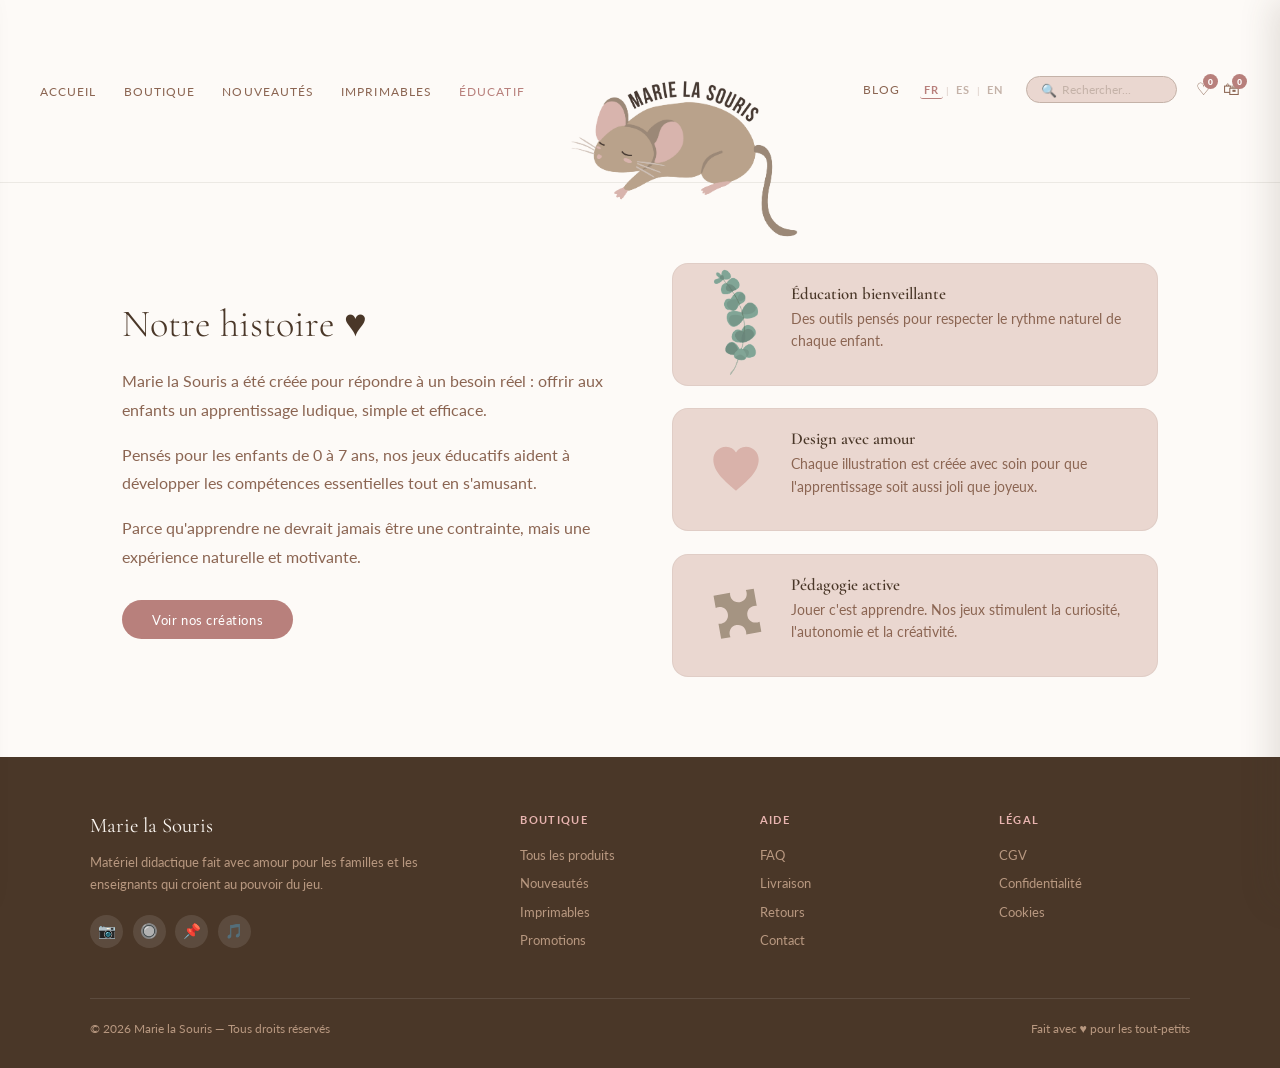
==== about.html @ 02dd3421 "fix: lower nav logo and use Alice hero font" ====
<!DOCTYPE html>
<html lang="fr">
<head>
  <meta charset="UTF-8" />
  <meta name="viewport" content="width=device-width, initial-scale=1.0" />
  <title>Éducatif — Marie la Souris</title>
  <link rel="icon" type="image/svg+xml" href="img/favicon-mouse.svg"/>
  <link rel="preconnect" href="https://fonts.googleapis.com" />
  <link rel="preconnect" href="https://fonts.gstatic.com" crossorigin />
  <link href="https://fonts.googleapis.com/css2?family=Alice&family=Cormorant+Garamond:ital,wght@0,300;0,400;0,600;1,300;1,400&family=Lato:wght@300;400;700&display=swap" rel="stylesheet" />
  <link rel="stylesheet" href="css/style.css" />
</head>
<body>

<nav>
  <div class="nav-inner">
    <ul class="nav-left">
      <li><a href="/" data-i18n="nav.home">Accueil</a></li>
      <li><a href="/shop" data-i18n="nav.shop">Boutique</a></li>
      <li><a href="/new" data-i18n="nav.new">Nouveautés</a></li>
      <li><a href="/printables" data-i18n="nav.printables">Imprimables</a></li>
      <li><a href="/about" data-i18n="nav.edu" style="color:var(--rose)">Éducatif</a></li>
    </ul>
    <div class="nav-center">
      <a href="/" aria-label="Marie la Souris">
        <img class="nav-mouse" src="img/mouse-logo-nobg.png" alt="Marie la Souris" />
      </a>
    </div>
    <div class="nav-right">
      <a class="nav-blog" href="/faq" data-i18n="nav.blog">Blog</a>
      <div class="lang-sw">
        <button class="lang-btn" data-lang="fr">FR</button>
        <span class="lang-sep">|</span>
        <button class="lang-btn" data-lang="es">ES</button>
        <span class="lang-sep">|</span>
        <button class="lang-btn" data-lang="en">EN</button>
      </div>
      <div class="nav-search">
        <span class="nav-search-icon">&#128269;</span>
        <input type="text" data-i18n-placeholder="nav.search" placeholder="Rechercher..." />
      </div>
      <div class="nav-icons">
        <button class="ni" onclick="openWishlist()" style="position:relative">&#9825;<span class="wish-badge" id="wishBadge">0</span></button>
        <button class="ni" onclick="openCart()">&#128717;<span class="cart-badge" id="cartBadge">0</span></button>
      </div>
    </div>
  </div>
</nav>

<section style="background:var(--cream-white)">
<div class="historia reveal">

  <div class="historia-text">
    <h2 data-i18n="hist.h2">Notre histoire &#9829;</h2>
    <p data-i18n="hist.body1">Marie la Souris a été créée pour répondre à un besoin réel : offrir aux enfants un apprentissage ludique, simple et efficace.</p>
    <p data-i18n="hist.body2">Pensés pour les enfants de 0 à 7 ans, nos jeux éducatifs aident à développer les compétences essentielles tout en s'amusant.</p>
    <p data-i18n="hist.body3">Parce qu'apprendre ne devrait jamais être une contrainte, mais une expérience naturelle et motivante.</p>
    <a href="/shop" class="btn-rose" data-i18n="hist.btn">Voir nos créations</a>
  </div>

  <div class="historia-values">
    <div class="hist-val reveal">
      <div class="hist-val-icon hist-icon-branch"><img src="img/botanical-leaves/botanical-branch-01.png" alt="" loading="lazy" /></div>
      <div class="hist-val-text">
        <h4 data-i18n="hist.v1t">Éducation bienveillante</h4>
        <p data-i18n="hist.v1b">Des outils pensés pour respecter le rythme naturel de chaque enfant.</p>
      </div>
    </div>
    <div class="hist-val reveal">
      <div class="hist-val-icon hist-icon-heart">
        <svg viewBox="0 0 96 96" aria-hidden="true" focusable="false">
          <path d="M48 80C33 67 16 54 16 36c0-10 8-18 18-18 6 0 11 3 14 8 3-5 8-8 14-8 10 0 18 8 18 18 0 18-17 31-32 44z" fill="#D9B2AA"/>
        </svg>
      </div>
      <div class="hist-val-text">
        <h4 data-i18n="hist.v2t">Design avec amour</h4>
        <p data-i18n="hist.v2b">Chaque illustration est créée avec soin pour que l'apprentissage soit aussi joli que joyeux.</p>
      </div>
    </div>
    <div class="hist-val reveal">
      <div class="hist-val-icon hist-icon-puzzle">
        <svg viewBox="0 0 96 96" aria-hidden="true" focusable="false">
          <path d="M22 18h23c-2 8 3 15 11 15s13-7 11-15h11v24c-8-2-15 3-15 11s7 13 15 11v14H57c2-8-3-15-11-15s-13 7-11 15H22V57c8 2 15-3 15-11s-7-13-15-11V18z" fill="#A59482"/>
        </svg>
      </div>
      <div class="hist-val-text">
        <h4 data-i18n="hist.v3t">Pédagogie active</h4>
        <p data-i18n="hist.v3b">Jouer c'est apprendre. Nos jeux stimulent la curiosité, l'autonomie et la créativité.</p>
      </div>
    </div>
  </div>

</div>
</section>


<footer>
  <div class="ft-grid">
    <div class="ft-brand">
      <div class="ft-logo">Marie la Souris</div>
      <p data-i18n="ft.about">Matériel didactique fait avec amour pour les familles et les enseignants qui croient au pouvoir du jeu.</p>
      <div class="socials">
        <button class="sb">&#128247;</button><button class="sb">&#128280;</button>
        <button class="sb">&#128204;</button><button class="sb">&#127925;</button>
      </div>
    </div>
    <div class="ft-col">
      <h5 data-i18n="ft.shop">Boutique</h5>
      <ul>
        <li><a href="/shop" data-i18n="ft.all">Tous les produits</a></li>
        <li><a href="/new" data-i18n="ft.new">Nouveautés</a></li>
        <li><a href="/printables" data-i18n="ft.printables">Imprimables</a></li>
        <li><a href="#contacto" data-i18n="ft.promo">Promotions</a></li>
      </ul>
    </div>
    <div class="ft-col">
      <h5 data-i18n="ft.help">Aide</h5>
      <ul>
        <li><a href="/faq" data-i18n="ft.faq">FAQ</a></li>
        <li><a href="/faq" data-i18n="ft.delivery">Livraison</a></li>
        <li><a href="/faq" data-i18n="ft.returns">Retours</a></li>
        <li><a href="#contacto" data-i18n="ft.contact">Contact</a></li>
      </ul>
    </div>
    <div class="ft-col">
      <h5 data-i18n="ft.legal">Légal</h5>
      <ul>
        <li><a href="#" data-i18n="ft.terms">CGV</a></li>
        <li><a href="#" data-i18n="ft.privacy">Confidentialité</a></li>
        <li><a href="#" data-i18n="ft.cookies">Cookies</a></li>
      </ul>
    </div>
  </div>
  <div class="ft-bottom">
    <span data-i18n="ft.copy">&copy; 2026 Marie la Souris &mdash; Tous droits r&eacute;serv&eacute;s</span>
    <span data-i18n="ft.made">Fait avec &#9829; pour les tout-petits</span>
  </div>
</footer>

<div class="peek" id="pL"></div>
<div class="peek" id="pR"></div>
<div class="peek" id="pBL"></div>
<div class="peek" id="pBR"></div>

<script src="js/main.js"></script>
</body>
</html>
---- css/style.css ----
/* ── DESIGN TOKENS ──────────────────────────── */
:root {
  --cream:        #EAD7D0;
  --cream-light:  #FBF6F1;
  --cream-white:  #FDFAF7;
  --pink:         #E8B4B0;
  --pink-light:   #F2D8D5;
  --pink-bg:      #EAD7D0;
  --rose:         #B8807C;
  --rose-hover:   #A06E6A;
  --sage:         #9DB8A8;
  --sage-badge:   #7FA595;
  --taupe:        #C4B2A8;
  --brown:        #4A3728;
  --brown-mid:    #8B6552;
  --brown-fade:   #B89880;
}

/* ── RESET ───────────────────────────────────── */
*, *::before, *::after { margin: 0; padding: 0; box-sizing: border-box; }
html { scroll-behavior: smooth; }
body {
  font-family: 'Lato', sans-serif;
  background: var(--cream);
  color: var(--brown);
  overflow-x: hidden;
}
a { text-decoration: none; color: inherit; }
img { max-width: 100%; display: block; }
ul  { list-style: none; }

/* ── NAVIGATION ──────────────────────────────── */
nav {
  position: sticky;
  top: 0;
  z-index: 900;
  background: var(--cream-white);
  border-bottom: 1px solid rgba(74,55,40,.09);
}
.nav-inner {
  max-width: 1280px;
  margin: 0 auto;
  display: grid;
  grid-template-columns: 1fr auto 1fr;
  align-items: center;
  padding: .35rem 2.5rem .5rem;
}
.nav-left { display: flex; gap: 1.7rem; }
.nav-left a {
  font-size: .74rem;
  letter-spacing: .09em;
  text-transform: uppercase;
  color: var(--brown-mid);
  transition: color .2s;
}
.nav-left a:hover { color: var(--brown); }
.nav-center { display: flex; align-items: center; justify-content: center; height: 168px; padding: 0 2rem; }
.nav-center a { display: flex; align-items: center; justify-content: center; height: 100%; }
.nav-mouse { width: 345px; height: 345px; object-fit: contain; transform: translateY(108px); transition: width .3s ease, height .3s ease, transform .3s ease; }
.nav-right { display: flex; align-items: center; justify-content: flex-end; gap: 1.2rem; }
.nav-blog {
  font-size: .74rem;
  letter-spacing: .09em;
  text-transform: uppercase;
  color: var(--brown-mid);
  transition: color .2s;
}
.nav-blog:hover { color: var(--brown); }
.lang-sw { display: flex; align-items: center; gap: .2rem; }
.lang-btn {
  background: none;
  border: none;
  cursor: pointer;
  font-family: 'Lato', sans-serif;
  font-size: .7rem;
  font-weight: 700;
  letter-spacing: .08em;
  color: var(--taupe);
  padding: .15rem .25rem;
  transition: color .2s;
  border-radius: 3px;
}
.lang-btn:hover { color: var(--brown); }
.lang-btn.active { color: var(--rose); border-bottom: 1.5px solid var(--rose); }
.lang-sep { color: var(--taupe); font-size: .65rem; opacity: .7; }
.nav-search {
  display: flex;
  align-items: center;
  gap: .35rem;
  background: var(--cream);
  border: 1px solid var(--taupe);
  border-radius: 999px;
  padding: .3rem .85rem;
}
.nav-search input {
  border: none;
  background: transparent;
  font-family: 'Lato', sans-serif;
  font-size: .78rem;
  color: var(--brown);
  width: 100px;
  outline: none;
}
.nav-search input::placeholder { color: var(--taupe); }
.nav-search-icon { color: var(--brown-fade); font-size: .8rem; }
.nav-icons { display: flex; gap: .75rem; }
.ni {
  background: none;
  border: none;
  cursor: pointer;
  font-size: 1.05rem;
  color: var(--brown-mid);
  position: relative;
  padding: 0;
  transition: color .2s;
}
.ni:hover { color: var(--brown); }
.cart-badge {
  position: absolute;
  top: -5px; right: -7px;
  width: 15px; height: 15px;
  border-radius: 50%;
  background: var(--rose);
  color: #fff;
  font-size: .58rem;
  font-weight: 700;
  display: flex;
  align-items: center;
  justify-content: center;
  transition: transform .25s;
}

/* ── PAGE HEADER (sub-pages) ─────────────────── */
.page-header {
  background: var(--cream-white);
  padding: 4rem 2rem 3rem;
  text-align: center;
  border-bottom: 1px solid rgba(74,55,40,.06);
}
.page-header h1 {
  font-family: 'Cormorant Garamond', serif;
  font-size: clamp(2rem, 4vw, 2.8rem);
  font-weight: 300;
  color: var(--brown);
  margin-bottom: .5rem;
}
.page-header p {
  font-size: .9rem;
  color: var(--brown-mid);
}
.page-header .breadcrumb {
  font-size: .75rem;
  color: var(--taupe);
  margin-bottom: 1rem;
  letter-spacing: .04em;
}
.page-header .breadcrumb a { color: var(--brown-fade); }
.page-header .breadcrumb a:hover { color: var(--rose); }

/* ── HERO ────────────────────────────────────── */
.hero {
  position: relative;
  display: grid;
  grid-template-columns: 38% 1fr;
  min-height: 460px;
  background: var(--cream);
  overflow: hidden;
}
.hero-photo { overflow: hidden; }
.hero-photo img {
  width: 100%; height: 100%;
  object-fit: cover;
  object-position: center;
  display: block;
}
.hero-text {
  display: flex;
  flex-direction: column;
  align-items: center;
  justify-content: center;
  text-align: center;
  padding: 3rem 4rem 3rem 2.5rem;
  position: relative;
  background: var(--cream);
}
.hero-text h1 {
  font-family: 'Alice', serif;
  font-size: clamp(2rem, 3.5vw, 3rem);
  font-weight: 300;
  line-height: 1.2;
  color: var(--brown);
  margin-bottom: .8rem;
}
.hero-text p {
  font-size: .88rem;
  color: var(--brown-mid);
  letter-spacing: .02em;
  margin-bottom: 1.7rem;
}
.hd { position: absolute; pointer-events: none; user-select: none; color: var(--pink); }
.hero-botanical {
  position: absolute;
  right: calc(1.5% + clamp(160px,18vw,240px));
  bottom: 20%;
  width: 70px;
  opacity: .45;
  z-index: 4;
}
.hero-dots {
  position: absolute;
  bottom: 1rem;
  left: 50%;
  transform: translateX(-50%);
  display: flex;
  gap: .42rem;
  z-index: 10;
}
.dot { width: 7px; height: 7px; border-radius: 50%; background: var(--taupe); opacity: .5; cursor: pointer; }
.dot.on { background: var(--rose); opacity: 1; }

/* ── BUTTON ──────────────────────────────────── */
.btn-rose {
  display: inline-block;
  background: var(--rose);
  color: #fff;
  padding: .72rem 1.9rem;
  border-radius: 999px;
  font-family: 'Lato', sans-serif;
  font-size: .84rem;
  letter-spacing: .04em;
  border: none;
  cursor: pointer;
  transition: background .22s, transform .18s;
}
.btn-rose:hover { background: var(--rose-hover); transform: translateY(-2px); }
.btn-sage {
  background: #A8B5A0;
  font-family: 'Bebas Neue', sans-serif;
  font-size: 1.05rem !important;
  letter-spacing: .08em;
  padding: .68rem 1.8rem !important;
}
.btn-sage:hover { background: #96A58D; }

/* ── TAGLINE ─────────────────────────────────── */
.tagline {
  background: var(--cream-white);
  padding: 3.2rem 14rem;
  text-align: center;
  position: relative;
  overflow: hidden;
}
.tagline h2 {
  font-family: 'Cormorant Garamond', serif;
  font-size: clamp(1.3rem, 2.5vw, 1.9rem);
  font-weight: 300;
  color: var(--brown);
  margin-bottom: 1.5rem;
  letter-spacing: .025em;
}
.sparks { font-size: .68rem; letter-spacing: .32em; color: var(--brown-fade); opacity: .55; margin-bottom: 1.3rem; }
.branch-svg { position: absolute; top: 50%; width: 220px; opacity: .76; pointer-events: none; }
.branch-l { left: .8rem; transform: translateY(-50%) scaleX(-1); }
.branch-r { right: .8rem; transform: translateY(-50%); }

/* ── PRODUCTS ────────────────────────────────── */
.products { background: var(--cream); padding: 4rem 2rem 4.5rem; }
.sec-head { text-align: center; margin-bottom: 2.4rem; }
.sec-head h2 {
  font-family: 'Cormorant Garamond', serif;
  font-size: clamp(1.7rem, 3vw, 2.4rem);
  font-weight: 400;
  color: var(--brown);
  margin-bottom: .3rem;
}
.sec-head p { font-size: .87rem; color: var(--brown-mid); }
.prod-grid {
  max-width: 1060px;
  margin: 0 auto;
  display: grid;
  grid-template-columns: repeat(3, 1fr);
  gap: 2.2rem;
}
.prod-card { cursor: pointer; transition: transform .28s; }
.prod-card:hover { transform: translateY(-6px); }
.prod-img {
  position: relative;
  border-radius: 10px;
  overflow: hidden;
  aspect-ratio: 1 / 1;
  background: var(--cream-light);
}
.prod-img img { width: 100%; height: 100%; object-fit: cover; transition: transform .45s; }
.prod-card:hover .prod-img img { transform: scale(1.05); }
.pbadge {
  position: absolute;
  top: 10px; left: 10px;
  background: var(--sage-badge);
  color: #fff;
  font-size: .67rem;
  font-weight: 700;
  letter-spacing: .05em;
  padding: .22rem .65rem;
  border-radius: 999px;
}
.pwish {
  position: absolute;
  top: 9px; right: 9px;
  width: 30px; height: 30px;
  border-radius: 50%;
  background: #fff;
  border: none;
  cursor: pointer;
  display: flex;
  align-items: center;
  justify-content: center;
  font-size: .85rem;
  color: var(--pink);
  box-shadow: 0 2px 8px rgba(0,0,0,.1);
  transition: transform .2s;
}
.pwish:hover { transform: scale(1.18); }
.prod-info { padding: .85rem .15rem 0; }
.prod-name { font-family: 'Cormorant Garamond', serif; font-size: 1.05rem; font-weight: 400; color: var(--brown); margin-bottom: .3rem; }
.prod-hearts { color: var(--pink); font-size: .7rem; letter-spacing: .08em; margin-bottom: .35rem; }
.prod-bottom { display: flex; align-items: center; justify-content: space-between; }
.prod-price { font-size: .88rem; font-weight: 700; color: var(--brown); }
.prod-fav { background: none; border: none; cursor: pointer; color: var(--pink); font-size: .9rem; transition: transform .18s; }
.prod-fav:hover { transform: scale(1.25); }
.prod-floral { text-align: center; margin-top: 2.5rem; opacity: .38; }

/* ── NEWSLETTER ──────────────────────────────── */
.newsletter { display: grid; grid-template-columns: 1fr 1fr; min-height: 300px; }
.nl-left { background: var(--pink-bg); padding: 4rem 3.5rem; display: flex; flex-direction: column; justify-content: center; }
.nl-left h2 { font-family: 'Cormorant Garamond', serif; font-size: clamp(1.7rem, 2.6vw, 2.2rem); font-weight: 400; color: var(--brown); margin-bottom: .6rem; }
.nl-left p { font-size: .87rem; color: var(--brown-mid); line-height: 1.65; margin-bottom: 1.6rem; max-width: 290px; }
.nl-form { display: flex; gap: .6rem; max-width: 360px; }
.nl-form input {
  flex: 1;
  padding: .65rem 1.1rem;
  border: 1px solid var(--taupe);
  border-radius: 999px;
  font-family: 'Lato', sans-serif;
  font-size: .84rem;
  background: #fff;
  color: var(--brown);
  outline: none;
  transition: border-color .2s;
}
.nl-form input:focus { border-color: var(--rose); }
.nl-form input::placeholder { color: var(--taupe); }
.nl-right { overflow: hidden; }
.nl-right img { width: 100%; height: 100%; object-fit: cover; object-position: center top; }

/* ── FOOTER ──────────────────────────────────── */
footer { background: var(--brown); color: var(--cream); padding: 3.5rem 2.5rem 2rem; }
.ft-grid { max-width: 1100px; margin: 0 auto 2.5rem; display: grid; grid-template-columns: 2fr 1fr 1fr 1fr; gap: 3rem; }
.ft-logo { font-family: 'Cormorant Garamond', serif; font-size: 1.3rem; font-weight: 400; margin-bottom: .8rem; color: var(--cream-light); }
.ft-brand p { font-size: .82rem; color: var(--brown-fade); line-height: 1.7; margin-bottom: 1.2rem; }
.socials { display: flex; gap: .6rem; }
.sb { width: 33px; height: 33px; border-radius: 50%; background: rgba(255,255,255,.1); border: none; cursor: pointer; color: var(--cream); font-size: .9rem; display: flex; align-items: center; justify-content: center; transition: background .2s; }
.sb:hover { background: var(--rose); }
.ft-col h5 { font-size: .7rem; font-weight: 700; letter-spacing: .12em; text-transform: uppercase; color: var(--pink); margin-bottom: 1.1rem; }
.ft-col li { margin-bottom: .6rem; }
.ft-col a { font-size: .82rem; color: var(--brown-fade); transition: color .2s; }
.ft-col a:hover { color: var(--cream); }
.ft-bottom { max-width: 1100px; margin: 0 auto; border-top: 1px solid rgba(255,255,255,.1); padding-top: 1.4rem; display: flex; justify-content: space-between; flex-wrap: wrap; gap: .6rem; font-size: .78rem; color: var(--brown-fade); }

/* ── PEEKING MICE ────────────────────────────── */
.peek { position: fixed; z-index: 800; pointer-events: none; overflow: hidden; transition: transform .85s cubic-bezier(.34,1.18,.64,1); filter: drop-shadow(0 5px 14px rgba(74,55,40,.22)); }
.peek img { display: block; width: 360px; max-width: none; height: auto; }

#pL, #pR { bottom: 0; width: 260px; height: 340px; }
#pL img, #pR img { position: absolute; transform-origin: top left; }

#pL  { left: 0; transform: translateX(-100%); }
#pL img { transform: translate(326px, -60px) rotate(90deg); }
#pL.show { transform: translateX(-135px); }

#pR  { right: 0; transform: translateX(100%); }
#pR img { transform: translate(-69px, 301px) rotate(-90deg); }
#pR.show { transform: translateX(135px); }

#pBL, #pBR { bottom: 0; width: 260px; height: 140px; transform: translateY(100%); }
#pBL img, #pBR img { margin-left: -50px; margin-top: -70px; }
#pBL.show, #pBR.show { transform: translateY(0); }

#pBL { left: 12%; }
#pBR { right: 16%; }

/* ── SCROLL REVEAL ───────────────────────────── */
.reveal { opacity: 0; transform: translateY(20px); transition: opacity .6s ease, transform .6s ease; }
.reveal.vis { opacity: 1; transform: translateY(0); }

/* ── NOTRE HISTOIRE ─────────────────────────── */
.historia {
  padding: 5rem 2rem;
  background: var(--cream-white);
  max-width: 1100px;
  margin: 0 auto;
  display: grid;
  grid-template-columns: 1fr 1fr;
  gap: 4rem;
  align-items: center;
}
.historia-text h2 { font-family: 'Cormorant Garamond', serif; font-size: clamp(1.8rem, 3vw, 2.6rem); font-weight: 300; color: var(--brown); margin-bottom: 1.2rem; line-height: 1.25; }
.historia-text p { color: var(--brown-mid); line-height: 1.85; font-size: .97rem; margin-bottom: 1rem; }
.historia-text .btn-rose { margin-top: .8rem; display: inline-block; }
.historia-values { display: flex; flex-direction: column; gap: 1.4rem; }
.hist-val { background: var(--cream); border-radius: 16px; padding: 1.2rem 1.5rem; display: flex; align-items: flex-start; gap: 1rem; border: 1px solid rgba(74,55,40,.06); }
.hist-val-icon { width: 78px; min-width: 78px; height: 86px; display: flex; align-items: center; justify-content: center; margin-top: -.2rem; }
.hist-val-icon img { width: 70px; height: auto; object-fit: contain; }
.hist-icon-branch img { width: 52px; }
.hist-icon-heart svg { width: 68px; height: 68px; }
.hist-icon-puzzle svg { width: 70px; height: 70px; transform: rotate(-10deg); }
.hist-val-text h4 { font-family: 'Cormorant Garamond', serif; font-size: 1.05rem; font-weight: 600; color: var(--brown); margin-bottom: .25rem; }
.hist-val-text p { font-size: .88rem; color: var(--brown-mid); margin: 0; line-height: 1.6; }

/* ── FAQ ────────────────────────────────────── */
.faq-section { padding: 5rem 2rem; background: var(--cream); }
.faq-section .sec-head { margin-bottom: 2.5rem; }
.faq-wrap { max-width: 760px; margin: 0 auto; display: flex; flex-direction: column; gap: .75rem; }
.faq-item { background: var(--cream-white); border-radius: 12px; border: 1px solid rgba(74,55,40,.07); overflow: hidden; }
.faq-q { width: 100%; background: none; border: none; text-align: left; padding: 1.1rem 1.4rem; font-family: 'Cormorant Garamond', serif; font-size: 1.05rem; font-weight: 600; color: var(--brown); cursor: pointer; display: flex; justify-content: space-between; align-items: center; gap: 1rem; }
.faq-q:hover { background: var(--cream); }
.faq-chevron { font-size: .75rem; color: var(--rose); transition: transform .3s ease; flex-shrink: 0; }
.faq-item.open .faq-chevron { transform: rotate(180deg); }
.faq-a { max-height: 0; overflow: hidden; transition: max-height .35s ease, padding .35s ease; padding: 0 1.4rem; color: var(--brown-mid); font-size: .93rem; line-height: 1.75; }
.faq-item.open .faq-a { max-height: 200px; padding: 0 1.4rem 1.2rem; }

/* ── NOVEDADES — featured layout ────────────── */
.featured-wrap {
  max-width: 1060px;
  margin: 0 auto;
  padding: 0 2rem 4.5rem;
}
.featured-card {
  display: grid;
  grid-template-columns: 1fr 1fr;
  border-radius: 18px;
  overflow: hidden;
  background: var(--cream-white);
  box-shadow: 0 6px 32px rgba(74,55,40,.09);
  margin-bottom: 2.8rem;
  cursor: pointer;
  transition: transform .3s;
}
.featured-card:hover { transform: translateY(-4px); }
.featured-img { overflow: hidden; }
.featured-img img { width: 100%; height: 100%; object-fit: cover; display: block; transition: transform .45s; }
.featured-card:hover .featured-img img { transform: scale(1.04); }
.featured-info {
  padding: 3rem 2.8rem;
  display: flex;
  flex-direction: column;
  justify-content: center;
  gap: .9rem;
}
.featured-tag {
  display: inline-block;
  background: var(--sage-badge);
  color: #fff;
  font-size: .67rem;
  font-weight: 700;
  letter-spacing: .06em;
  padding: .22rem .75rem;
  border-radius: 999px;
  align-self: flex-start;
}
.featured-info h2 {
  font-family: 'Cormorant Garamond', serif;
  font-size: clamp(1.6rem, 2.5vw, 2.1rem);
  font-weight: 300;
  color: var(--brown);
  line-height: 1.25;
}
.featured-info p {
  font-size: .9rem;
  color: var(--brown-mid);
  line-height: 1.7;
}
.featured-bottom {
  display: flex;
  align-items: center;
  justify-content: space-between;
  margin-top: .5rem;
}
.featured-price {
  font-size: 1.2rem;
  font-weight: 700;
  color: var(--brown);
}
.new-grid-2 {
  display: grid;
  grid-template-columns: 1fr 1fr;
  gap: 2rem;
}

/* ── IMPRIMABLES — list layout ───────────────── */
.prod-list {
  max-width: 860px;
  margin: 0 auto;
  display: flex;
  flex-direction: column;
  gap: 1.6rem;
  padding: 0 2rem 4.5rem;
}
.pli {
  display: grid;
  grid-template-columns: 200px 1fr;
  background: var(--cream-white);
  border-radius: 16px;
  overflow: hidden;
  cursor: pointer;
  transition: transform .28s, box-shadow .28s;
  box-shadow: 0 2px 12px rgba(74,55,40,.06);
}
.pli:hover { transform: translateY(-4px); box-shadow: 0 8px 28px rgba(74,55,40,.12); }
.pli-img { overflow: hidden; }
.pli-img img { width: 100%; height: 100%; object-fit: cover; display: block; transition: transform .4s; }
.pli:hover .pli-img img { transform: scale(1.06); }
.pli-info {
  padding: 1.8rem 2rem;
  display: flex;
  flex-direction: column;
  justify-content: center;
  gap: .55rem;
}
.pli-tag {
  display: inline-flex;
  align-items: center;
  gap: .35rem;
  font-size: .7rem;
  font-weight: 700;
  letter-spacing: .05em;
  color: var(--sage-badge);
  text-transform: uppercase;
}
.pli-info h3 {
  font-family: 'Cormorant Garamond', serif;
  font-size: 1.25rem;
  font-weight: 400;
  color: var(--brown);
}
.pli-info p {
  font-size: .85rem;
  color: var(--brown-mid);
  line-height: 1.6;
}
.pli-bottom {
  display: flex;
  align-items: center;
  justify-content: space-between;
  margin-top: .3rem;
}
.pli-price { font-size: .95rem; font-weight: 700; color: var(--brown); }
.pli-dl {
  font-size: .75rem;
  color: var(--brown-fade);
  display: flex;
  align-items: center;
  gap: .3rem;
}

/* ── RESPONSIVE ──────────────────────────────── */
@media (max-width: 960px) {
  .hero { grid-template-columns: 1fr; }
  .hero-photo { height: 260px; }
  .prod-grid { grid-template-columns: 1fr 1fr; }
  .newsletter { grid-template-columns: 1fr; }
  .nl-right { height: 240px; }
  .ft-grid { grid-template-columns: 1fr 1fr; }
  .tagline { padding: 3rem 5rem; }
  .branch-svg { width: 130px; }
}
@media (max-width: 768px) {
  .historia { grid-template-columns: 1fr; gap: 2.5rem; }
}
@media (max-width: 620px) {
  .nav-left, .nav-blog, .nav-search { display: none; }
  .nav-inner { grid-template-columns: auto 1fr auto; }
  .nav-center { height: 112px; padding: 0 .5rem; }
  .nav-mouse { width: 225px; height: 225px; transform: translateY(70px); }
  .hero-text { padding: 2rem 1.5rem 4rem; }
  .hero-text h1 { font-size: 1.9rem; }
  .prod-grid { grid-template-columns: 1fr; max-width: 320px; margin-inline: auto; }
  .nl-left { padding: 2.5rem 1.5rem; }
  .nl-form { flex-direction: column; }
  .ft-grid { grid-template-columns: 1fr; gap: 2rem; }
  .tagline { padding: 2.5rem 2rem; }
  .branch-l, .branch-r { display: none; }
  .peek img { width: 280px; }
  #pL, #pR { width: 210px; height: 270px; }
  #pL img { transform: translate(254px, -47px) rotate(90deg); }
  #pR img { transform: translate(-54px, 234px) rotate(-90deg); }
  #pL.show { transform: translateX(-110px); }
  #pR.show { transform: translateX(110px); }
  #pBL, #pBR { width: 205px; height: 110px; }
  #pBL img, #pBR img { margin-left: -39px; margin-top: -54px; }
  #pBL { left: 4%; }
  #pBR { right: 4%; }
}

/* ── CART DRAWER ─────────────────────────────── */
.cart-overlay {
  position: fixed;
  inset: 0;
  background: rgba(74,55,40,.35);
  z-index: 1000;
  opacity: 0;
  pointer-events: none;
  transition: opacity .35s ease;
}
.cart-overlay.open { opacity: 1; pointer-events: all; }

.cart-drawer {
  position: fixed;
  top: 0; right: 0;
  width: 380px;
  max-width: 100vw;
  height: 100%;
  background: var(--cream-white);
  z-index: 1001;
  display: flex;
  flex-direction: column;
  transform: translateX(100%);
  transition: transform .38s cubic-bezier(.4,0,.2,1);
  box-shadow: -8px 0 32px rgba(74,55,40,.14);
}
.cart-drawer.open { transform: translateX(0); }

.cart-head {
  display: flex;
  align-items: center;
  justify-content: space-between;
  padding: 1.4rem 1.6rem;
  border-bottom: 1px solid rgba(74,55,40,.08);
}
.cart-head h3 {
  font-family: 'Cormorant Garamond', serif;
  font-size: 1.3rem;
  font-weight: 400;
  color: var(--brown);
}
.cart-close {
  background: none;
  border: none;
  cursor: pointer;
  font-size: 1.3rem;
  color: var(--brown-mid);
  line-height: 1;
  padding: .2rem;
  transition: color .2s;
}
.cart-close:hover { color: var(--rose); }

.cart-body {
  flex: 1;
  overflow-y: auto;
  padding: 1.2rem 1.6rem;
  display: flex;
  flex-direction: column;
  gap: 1rem;
}

.cart-empty {
  flex: 1;
  display: flex;
  flex-direction: column;
  align-items: center;
  justify-content: center;
  gap: .8rem;
  color: var(--taupe);
  text-align: center;
  padding: 3rem 0;
}
.cart-empty-icon { font-size: 2.8rem; opacity: .5; }
.cart-empty p { font-size: .9rem; }

.cart-item {
  display: grid;
  grid-template-columns: 70px 1fr auto;
  gap: .85rem;
  align-items: center;
  background: var(--cream);
  border-radius: 12px;
  padding: .8rem;
}
.cart-item-img {
  width: 70px; height: 70px;
  border-radius: 8px;
  overflow: hidden;
  flex-shrink: 0;
}
.cart-item-img img { width: 100%; height: 100%; object-fit: cover; display: block; }
.cart-item-info { min-width: 0; }
.cart-item-name {
  font-family: 'Cormorant Garamond', serif;
  font-size: .95rem;
  font-weight: 400;
  color: var(--brown);
  margin-bottom: .2rem;
  white-space: nowrap;
  overflow: hidden;
  text-overflow: ellipsis;
}
.cart-item-price { font-size: .82rem; font-weight: 700; color: var(--brown-mid); }
.cart-item-qty {
  display: flex;
  align-items: center;
  gap: .4rem;
  margin-top: .4rem;
}
.qty-btn {
  width: 22px; height: 22px;
  border-radius: 50%;
  border: 1px solid var(--taupe);
  background: none;
  cursor: pointer;
  font-size: .8rem;
  color: var(--brown-mid);
  display: flex; align-items: center; justify-content: center;
  transition: background .18s, color .18s;
}
.qty-btn:hover { background: var(--rose); color: #fff; border-color: var(--rose); }
.qty-num { font-size: .82rem; font-weight: 700; color: var(--brown); min-width: 16px; text-align: center; }
.cart-item-remove {
  background: none;
  border: none;
  cursor: pointer;
  color: var(--taupe);
  font-size: 1rem;
  padding: .2rem;
  transition: color .2s;
  align-self: flex-start;
}
.cart-item-remove:hover { color: var(--rose); }

.cart-foot {
  padding: 1.2rem 1.6rem 1.6rem;
  border-top: 1px solid rgba(74,55,40,.08);
}
.cart-total-row {
  display: flex;
  justify-content: space-between;
  align-items: center;
  margin-bottom: 1rem;
}
.cart-total-label { font-size: .85rem; color: var(--brown-mid); text-transform: uppercase; letter-spacing: .06em; }
.cart-total-price { font-family: 'Cormorant Garamond', serif; font-size: 1.5rem; font-weight: 400; color: var(--brown); }
.cart-checkout {
  width: 100%;
  padding: .85rem;
  background: var(--rose);
  color: #fff;
  border: none;
  border-radius: 999px;
  font-family: 'Lato', sans-serif;
  font-size: .9rem;
  font-weight: 700;
  letter-spacing: .04em;
  cursor: pointer;
  transition: background .22s, transform .18s;
  margin-bottom: .6rem;
}
.cart-checkout:hover { background: var(--rose-hover); transform: translateY(-2px); }
.cart-checkout:disabled { background: var(--taupe); cursor: not-allowed; transform: none; }
.cart-coming {
  text-align: center;
  font-size: .72rem;
  color: var(--brown-fade);
  letter-spacing: .04em;
}

@media (max-width: 420px) {
  .cart-drawer { width: 100vw; }
}

/* ── WISHLIST DRAWER ───────────────────────────── */
.wish-drawer {
  position: fixed;
  top: 0; left: -360px;
  width: 340px; height: 100%;
  background: var(--cream);
  box-shadow: 4px 0 24px rgba(0,0,0,.13);
  z-index: 1001;
  display: flex; flex-direction: column;
  transition: left .32s cubic-bezier(.4,0,.2,1);
  font-family: inherit;
}
.wish-drawer.open { left: 0; }
.wish-overlay {
  position: fixed; inset: 0;
  background: rgba(0,0,0,.35);
  z-index: 1000;
  opacity: 0; pointer-events: none;
  transition: opacity .28s;
}
.wish-overlay.open { opacity: 1; pointer-events: auto; }
.wish-head {
  display: flex; align-items: center; justify-content: space-between;
  padding: 1.1rem 1.2rem .9rem;
  border-bottom: 1px solid #e8ddd4;
}
.wish-head h3 { margin: 0; font-size: 1rem; color: var(--brown); letter-spacing: .05em; }
.wish-close {
  background: none; border: none; font-size: 1.1rem;
  cursor: pointer; color: var(--taupe); padding: .2rem .4rem;
  border-radius: 6px; transition: background .18s;
}
.wish-close:hover { background: #f0e8e0; }
.wish-body { flex: 1; overflow-y: auto; padding: .8rem 1rem; }
.wish-empty { text-align: center; padding: 3rem 1rem; color: var(--taupe); }
.wish-empty-icon { font-size: 2.4rem; margin-bottom: .6rem; }
.wish-item {
  display: flex; gap: .75rem; align-items: flex-start;
  padding: .8rem 0; border-bottom: 1px solid #f0e8e0;
}
.wish-item:last-child { border-bottom: none; }
.wish-item-img { width: 60px; height: 60px; border-radius: 8px; overflow: hidden; flex-shrink: 0; }
.wish-item-img img { width: 100%; height: 100%; object-fit: cover; }
.wish-item-info { flex: 1; }
.wish-item-name { font-size: .85rem; font-weight: 600; color: var(--brown); margin-bottom: .2rem; }
.wish-item-price { font-size: .78rem; color: var(--taupe); margin-bottom: .45rem; }
.wish-item-actions { display: flex; gap: .5rem; }
.wish-to-cart {
  font-size: .72rem; padding: .3rem .75rem;
  background: var(--rose); color: #fff; border: none;
  border-radius: 999px; cursor: pointer; transition: background .18s;
  font-family: inherit;
}
.wish-to-cart:hover { background: var(--rose-hover); }
.wish-item-remove {
  background: none; border: none; color: var(--taupe);
  font-size: .85rem; cursor: pointer; padding: .3rem .5rem;
  border-radius: 6px; transition: background .18s;
}
.wish-item-remove:hover { background: #f0e8e0; color: var(--brown); }
.wish-badge {
  position: absolute; top: -5px; right: -7px;
  width: 15px; height: 15px;
  background: var(--rose); color: #fff;
  border-radius: 50%; font-size: .6rem;
  display: flex; align-items: center; justify-content: center;
  font-weight: 700; transition: transform .28s;
  pointer-events: none;
}
.pwish.wished { color: var(--rose); background: #fff8f7; }
@media (max-width: 420px) {
  .wish-drawer { width: 100vw; left: -100vw; }
}
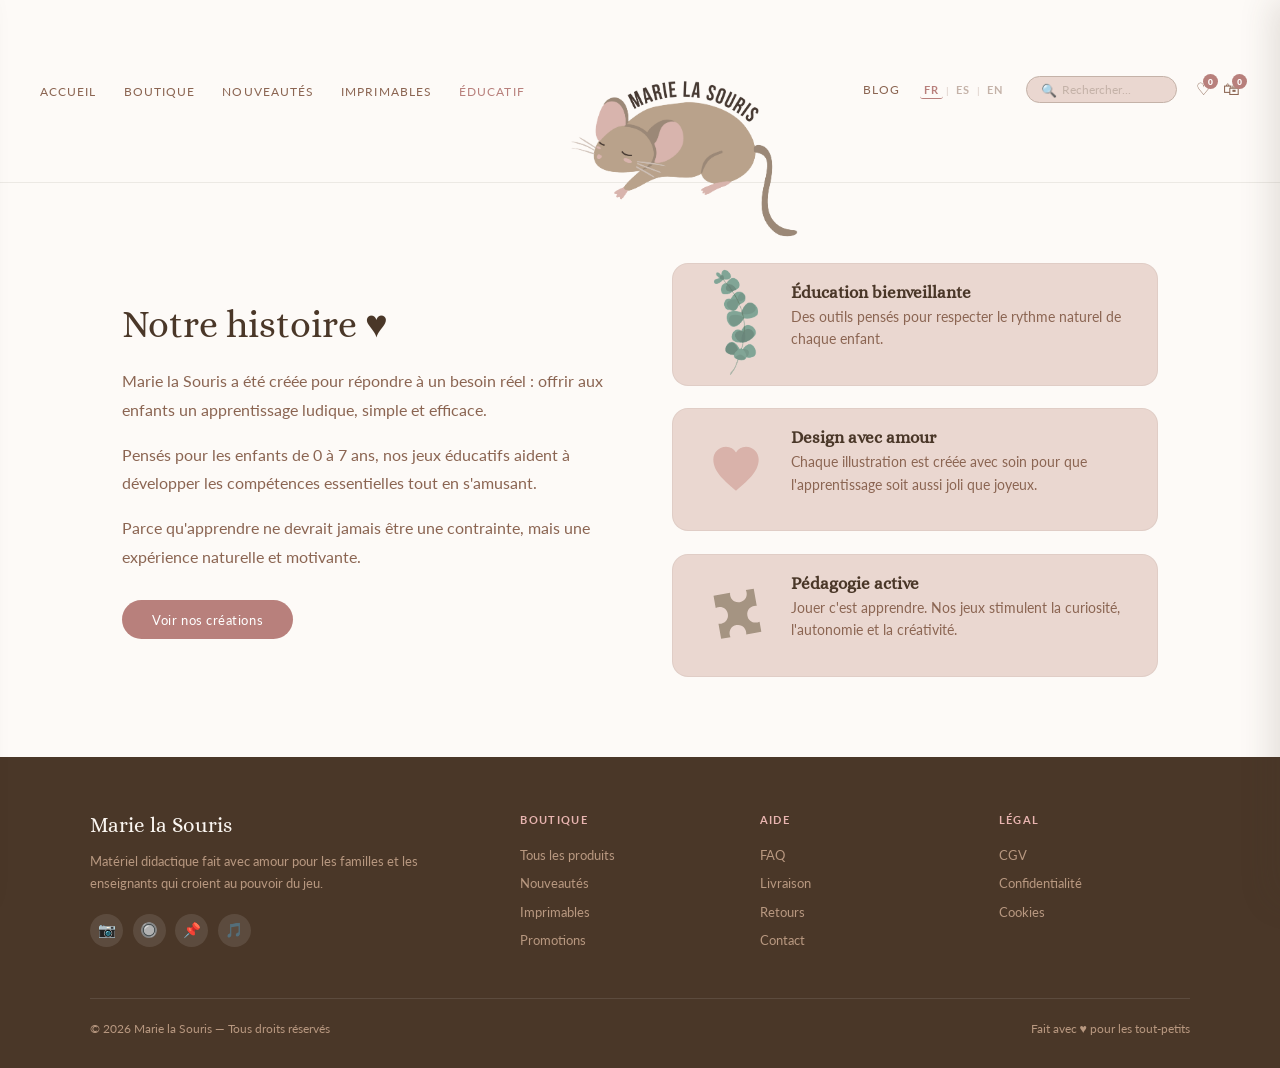
==== commit 7ec36a8d: "fix: use Alice for decorative text" ====
--- a/about.html
+++ b/about.html
@@ -7,7 +7,7 @@
   <link rel="icon" type="image/svg+xml" href="img/favicon-mouse.svg"/>
   <link rel="preconnect" href="https://fonts.googleapis.com" />
   <link rel="preconnect" href="https://fonts.gstatic.com" crossorigin />
-  <link href="https://fonts.googleapis.com/css2?family=Alice&family=Cormorant+Garamond:ital,wght@0,300;0,400;0,600;1,300;1,400&family=Lato:wght@300;400;700&display=swap" rel="stylesheet" />
+  <link href="https://fonts.googleapis.com/css2?family=Alice&family=Lato:wght@300;400;700&display=swap" rel="stylesheet" />
   <link rel="stylesheet" href="css/style.css" />
 </head>
 <body>
--- a/css/style.css
+++ b/css/style.css
@@ -138,7 +138,7 @@
   border-bottom: 1px solid rgba(74,55,40,.06);
 }
 .page-header h1 {
-  font-family: 'Cormorant Garamond', serif;
+  font-family: 'Alice', serif;
   font-size: clamp(2rem, 4vw, 2.8rem);
   font-weight: 300;
   color: var(--brown);
@@ -251,7 +251,7 @@
   overflow: hidden;
 }
 .tagline h2 {
-  font-family: 'Cormorant Garamond', serif;
+  font-family: 'Alice', serif;
   font-size: clamp(1.3rem, 2.5vw, 1.9rem);
   font-weight: 300;
   color: var(--brown);
@@ -267,7 +267,7 @@
 .products { background: var(--cream); padding: 4rem 2rem 4.5rem; }
 .sec-head { text-align: center; margin-bottom: 2.4rem; }
 .sec-head h2 {
-  font-family: 'Cormorant Garamond', serif;
+  font-family: 'Alice', serif;
   font-size: clamp(1.7rem, 3vw, 2.4rem);
   font-weight: 400;
   color: var(--brown);
@@ -321,7 +321,7 @@
 }
 .pwish:hover { transform: scale(1.18); }
 .prod-info { padding: .85rem .15rem 0; }
-.prod-name { font-family: 'Cormorant Garamond', serif; font-size: 1.05rem; font-weight: 400; color: var(--brown); margin-bottom: .3rem; }
+.prod-name { font-family: 'Alice', serif; font-size: 1.05rem; font-weight: 400; color: var(--brown); margin-bottom: .3rem; }
 .prod-hearts { color: var(--pink); font-size: .7rem; letter-spacing: .08em; margin-bottom: .35rem; }
 .prod-bottom { display: flex; align-items: center; justify-content: space-between; }
 .prod-price { font-size: .88rem; font-weight: 700; color: var(--brown); }
@@ -332,7 +332,7 @@
 /* ── NEWSLETTER ──────────────────────────────── */
 .newsletter { display: grid; grid-template-columns: 1fr 1fr; min-height: 300px; }
 .nl-left { background: var(--pink-bg); padding: 4rem 3.5rem; display: flex; flex-direction: column; justify-content: center; }
-.nl-left h2 { font-family: 'Cormorant Garamond', serif; font-size: clamp(1.7rem, 2.6vw, 2.2rem); font-weight: 400; color: var(--brown); margin-bottom: .6rem; }
+.nl-left h2 { font-family: 'Alice', serif; font-size: clamp(1.7rem, 2.6vw, 2.2rem); font-weight: 400; color: var(--brown); margin-bottom: .6rem; }
 .nl-left p { font-size: .87rem; color: var(--brown-mid); line-height: 1.65; margin-bottom: 1.6rem; max-width: 290px; }
 .nl-form { display: flex; gap: .6rem; max-width: 360px; }
 .nl-form input {
@@ -355,7 +355,7 @@
 /* ── FOOTER ──────────────────────────────────── */
 footer { background: var(--brown); color: var(--cream); padding: 3.5rem 2.5rem 2rem; }
 .ft-grid { max-width: 1100px; margin: 0 auto 2.5rem; display: grid; grid-template-columns: 2fr 1fr 1fr 1fr; gap: 3rem; }
-.ft-logo { font-family: 'Cormorant Garamond', serif; font-size: 1.3rem; font-weight: 400; margin-bottom: .8rem; color: var(--cream-light); }
+.ft-logo { font-family: 'Alice', serif; font-size: 1.3rem; font-weight: 400; margin-bottom: .8rem; color: var(--cream-light); }
 .ft-brand p { font-size: .82rem; color: var(--brown-fade); line-height: 1.7; margin-bottom: 1.2rem; }
 .socials { display: flex; gap: .6rem; }
 .sb { width: 33px; height: 33px; border-radius: 50%; background: rgba(255,255,255,.1); border: none; cursor: pointer; color: var(--cream); font-size: .9rem; display: flex; align-items: center; justify-content: center; transition: background .2s; }
@@ -403,7 +403,7 @@
   gap: 4rem;
   align-items: center;
 }
-.historia-text h2 { font-family: 'Cormorant Garamond', serif; font-size: clamp(1.8rem, 3vw, 2.6rem); font-weight: 300; color: var(--brown); margin-bottom: 1.2rem; line-height: 1.25; }
+.historia-text h2 { font-family: 'Alice', serif; font-size: clamp(1.8rem, 3vw, 2.6rem); font-weight: 300; color: var(--brown); margin-bottom: 1.2rem; line-height: 1.25; }
 .historia-text p { color: var(--brown-mid); line-height: 1.85; font-size: .97rem; margin-bottom: 1rem; }
 .historia-text .btn-rose { margin-top: .8rem; display: inline-block; }
 .historia-values { display: flex; flex-direction: column; gap: 1.4rem; }
@@ -413,7 +413,7 @@
 .hist-icon-branch img { width: 52px; }
 .hist-icon-heart svg { width: 68px; height: 68px; }
 .hist-icon-puzzle svg { width: 70px; height: 70px; transform: rotate(-10deg); }
-.hist-val-text h4 { font-family: 'Cormorant Garamond', serif; font-size: 1.05rem; font-weight: 600; color: var(--brown); margin-bottom: .25rem; }
+.hist-val-text h4 { font-family: 'Alice', serif; font-size: 1.05rem; font-weight: 600; color: var(--brown); margin-bottom: .25rem; }
 .hist-val-text p { font-size: .88rem; color: var(--brown-mid); margin: 0; line-height: 1.6; }
 
 /* ── FAQ ────────────────────────────────────── */
@@ -421,7 +421,7 @@
 .faq-section .sec-head { margin-bottom: 2.5rem; }
 .faq-wrap { max-width: 760px; margin: 0 auto; display: flex; flex-direction: column; gap: .75rem; }
 .faq-item { background: var(--cream-white); border-radius: 12px; border: 1px solid rgba(74,55,40,.07); overflow: hidden; }
-.faq-q { width: 100%; background: none; border: none; text-align: left; padding: 1.1rem 1.4rem; font-family: 'Cormorant Garamond', serif; font-size: 1.05rem; font-weight: 600; color: var(--brown); cursor: pointer; display: flex; justify-content: space-between; align-items: center; gap: 1rem; }
+.faq-q { width: 100%; background: none; border: none; text-align: left; padding: 1.1rem 1.4rem; font-family: 'Alice', serif; font-size: 1.05rem; font-weight: 600; color: var(--brown); cursor: pointer; display: flex; justify-content: space-between; align-items: center; gap: 1rem; }
 .faq-q:hover { background: var(--cream); }
 .faq-chevron { font-size: .75rem; color: var(--rose); transition: transform .3s ease; flex-shrink: 0; }
 .faq-item.open .faq-chevron { transform: rotate(180deg); }
@@ -468,7 +468,7 @@
   align-self: flex-start;
 }
 .featured-info h2 {
-  font-family: 'Cormorant Garamond', serif;
+  font-family: 'Alice', serif;
   font-size: clamp(1.6rem, 2.5vw, 2.1rem);
   font-weight: 300;
   color: var(--brown);
@@ -537,7 +537,7 @@
   text-transform: uppercase;
 }
 .pli-info h3 {
-  font-family: 'Cormorant Garamond', serif;
+  font-family: 'Alice', serif;
   font-size: 1.25rem;
   font-weight: 400;
   color: var(--brown);
@@ -637,7 +637,7 @@
   border-bottom: 1px solid rgba(74,55,40,.08);
 }
 .cart-head h3 {
-  font-family: 'Cormorant Garamond', serif;
+  font-family: 'Alice', serif;
   font-size: 1.3rem;
   font-weight: 400;
   color: var(--brown);
@@ -695,7 +695,7 @@
 .cart-item-img img { width: 100%; height: 100%; object-fit: cover; display: block; }
 .cart-item-info { min-width: 0; }
 .cart-item-name {
-  font-family: 'Cormorant Garamond', serif;
+  font-family: 'Alice', serif;
   font-size: .95rem;
   font-weight: 400;
   color: var(--brown);
@@ -747,7 +747,7 @@
   margin-bottom: 1rem;
 }
 .cart-total-label { font-size: .85rem; color: var(--brown-mid); text-transform: uppercase; letter-spacing: .06em; }
-.cart-total-price { font-family: 'Cormorant Garamond', serif; font-size: 1.5rem; font-weight: 400; color: var(--brown); }
+.cart-total-price { font-family: 'Alice', serif; font-size: 1.5rem; font-weight: 400; color: var(--brown); }
 .cart-checkout {
   width: 100%;
   padding: .85rem;
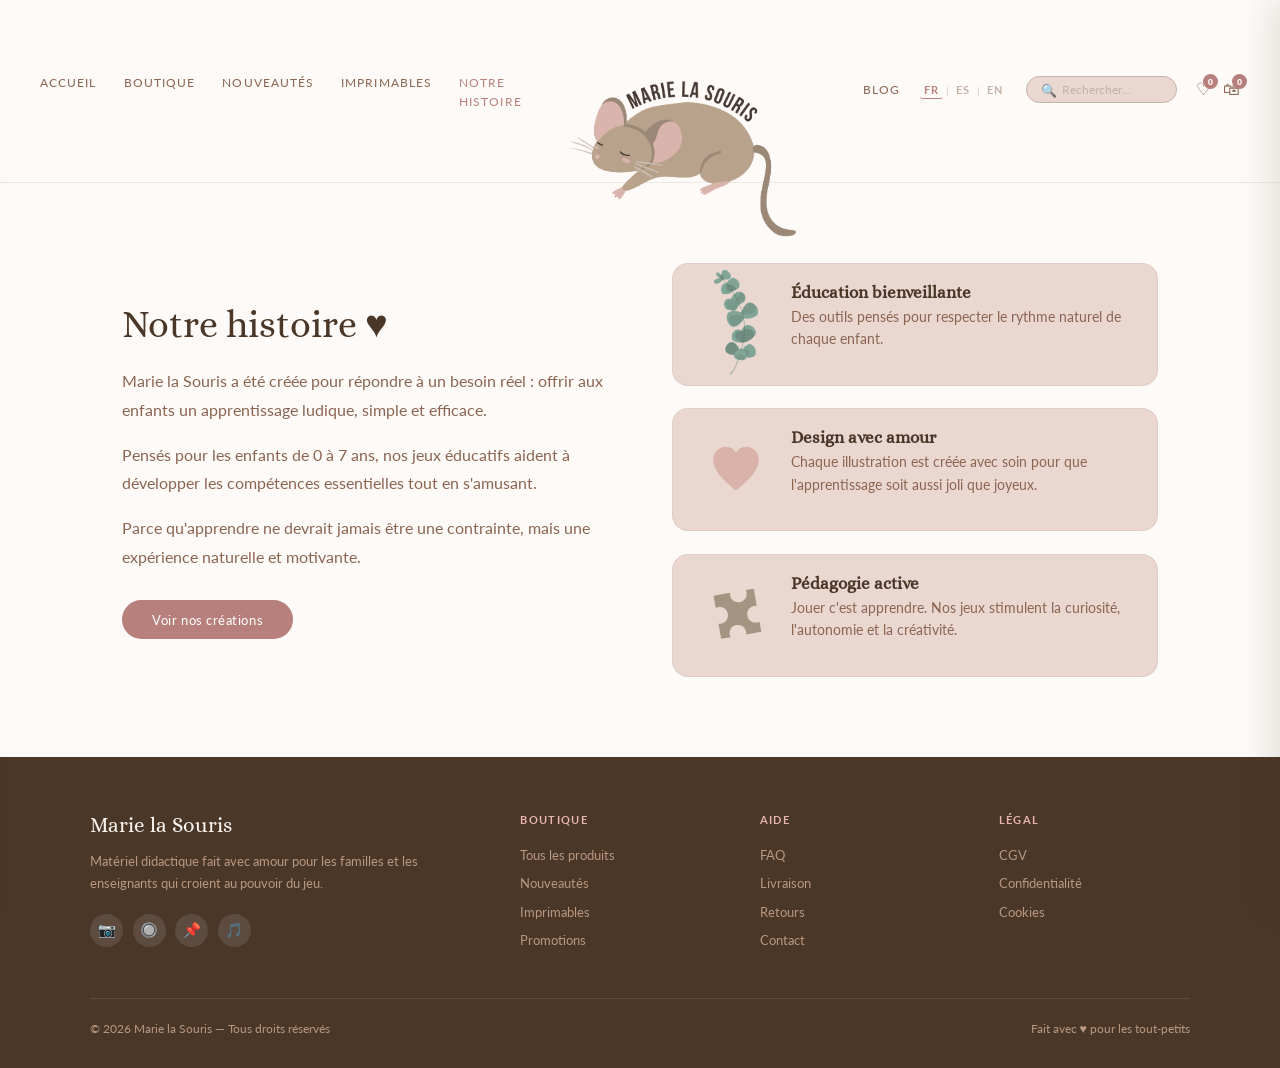
==== commit 8bc5b91f: "fix: rename educational nav link" ====
--- a/about.html
+++ b/about.html
@@ -3,7 +3,7 @@
 <head>
   <meta charset="UTF-8" />
   <meta name="viewport" content="width=device-width, initial-scale=1.0" />
-  <title>Éducatif — Marie la Souris</title>
+  <title>Notre histoire — Marie la Souris</title>
   <link rel="icon" type="image/svg+xml" href="img/favicon-mouse.svg"/>
   <link rel="preconnect" href="https://fonts.googleapis.com" />
   <link rel="preconnect" href="https://fonts.gstatic.com" crossorigin />
@@ -19,7 +19,7 @@
       <li><a href="/shop" data-i18n="nav.shop">Boutique</a></li>
       <li><a href="/new" data-i18n="nav.new">Nouveautés</a></li>
       <li><a href="/printables" data-i18n="nav.printables">Imprimables</a></li>
-      <li><a href="/about" data-i18n="nav.edu" style="color:var(--rose)">Éducatif</a></li>
+      <li><a href="/about" data-i18n="nav.edu" style="color:var(--rose)">Notre histoire</a></li>
     </ul>
     <div class="nav-center">
       <a href="/" aria-label="Marie la Souris">
--- a/css/style.css
+++ b/css/style.css
@@ -198,14 +198,6 @@
   margin-bottom: 1.7rem;
 }
 .hd { position: absolute; pointer-events: none; user-select: none; color: var(--pink); }
-.hero-botanical {
-  position: absolute;
-  right: calc(1.5% + clamp(160px,18vw,240px));
-  bottom: 20%;
-  width: 70px;
-  opacity: .45;
-  z-index: 4;
-}
 .hero-dots {
   position: absolute;
   bottom: 1rem;
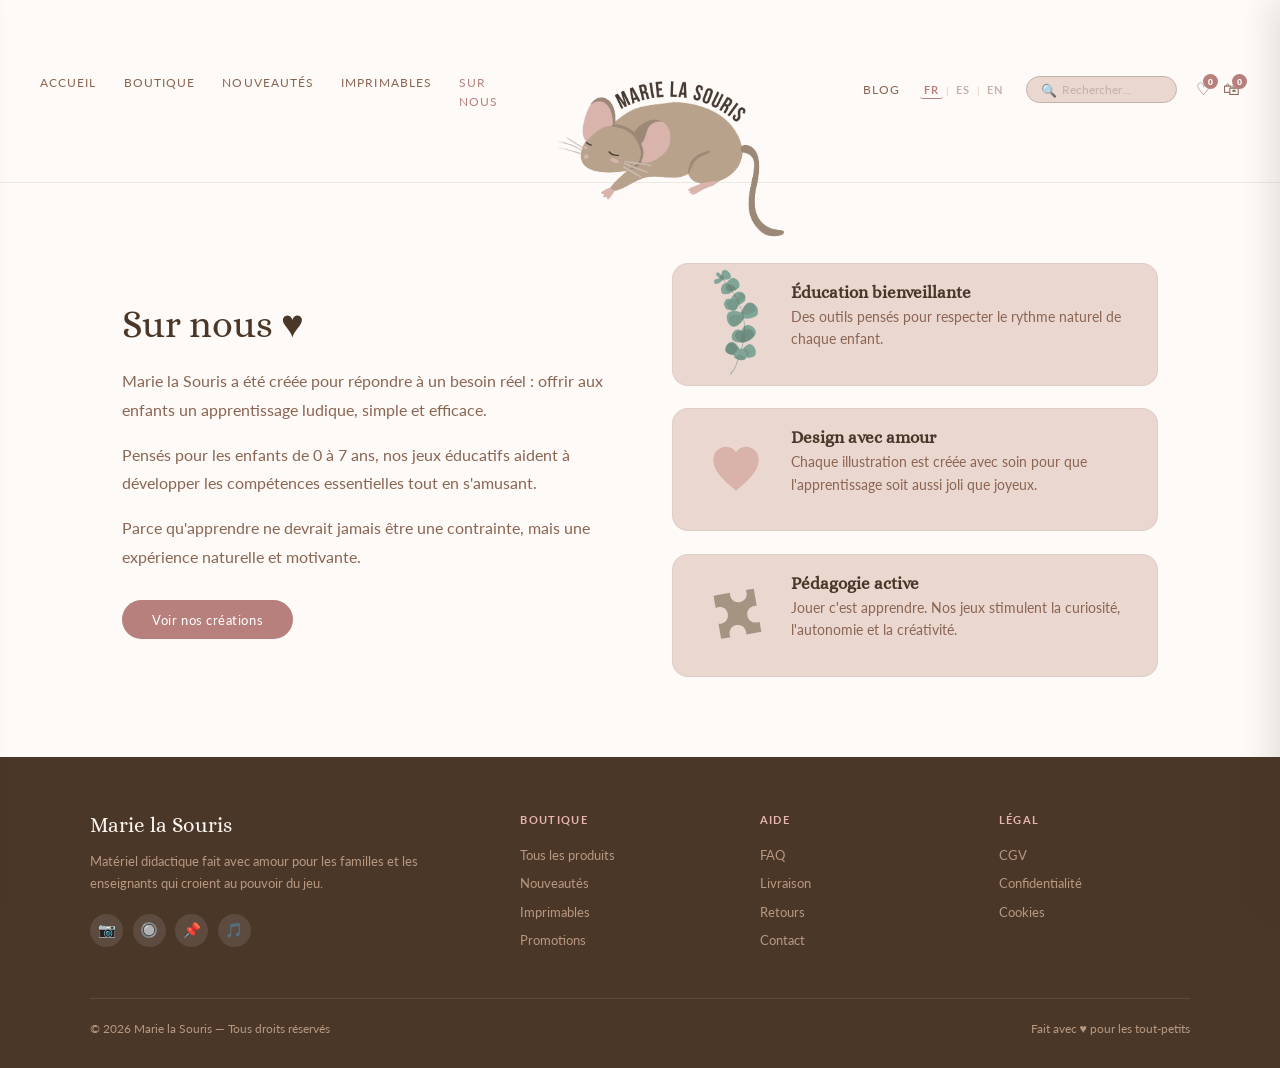
==== commit 2840a8ee: "fix: update favicon and about nav label" ====
--- a/about.html
+++ b/about.html
@@ -3,7 +3,7 @@
 <head>
   <meta charset="UTF-8" />
   <meta name="viewport" content="width=device-width, initial-scale=1.0" />
-  <title>Notre histoire — Marie la Souris</title>
+  <title>Sur nous — Marie la Souris</title>
   <link rel="icon" type="image/svg+xml" href="img/favicon-mouse.svg"/>
   <link rel="preconnect" href="https://fonts.googleapis.com" />
   <link rel="preconnect" href="https://fonts.gstatic.com" crossorigin />
@@ -19,7 +19,7 @@
       <li><a href="/shop" data-i18n="nav.shop">Boutique</a></li>
       <li><a href="/new" data-i18n="nav.new">Nouveautés</a></li>
       <li><a href="/printables" data-i18n="nav.printables">Imprimables</a></li>
-      <li><a href="/about" data-i18n="nav.edu" style="color:var(--rose)">Notre histoire</a></li>
+      <li><a href="/about" data-i18n="nav.edu" style="color:var(--rose)">Sur nous</a></li>
     </ul>
     <div class="nav-center">
       <a href="/" aria-label="Marie la Souris">
@@ -51,7 +51,7 @@
 <div class="historia reveal">
 
   <div class="historia-text">
-    <h2 data-i18n="hist.h2">Notre histoire &#9829;</h2>
+    <h2 data-i18n="hist.h2">Sur nous &#9829;</h2>
     <p data-i18n="hist.body1">Marie la Souris a été créée pour répondre à un besoin réel : offrir aux enfants un apprentissage ludique, simple et efficace.</p>
     <p data-i18n="hist.body2">Pensés pour les enfants de 0 à 7 ans, nos jeux éducatifs aident à développer les compétences essentielles tout en s'amusant.</p>
     <p data-i18n="hist.body3">Parce qu'apprendre ne devrait jamais être une contrainte, mais une expérience naturelle et motivante.</p>
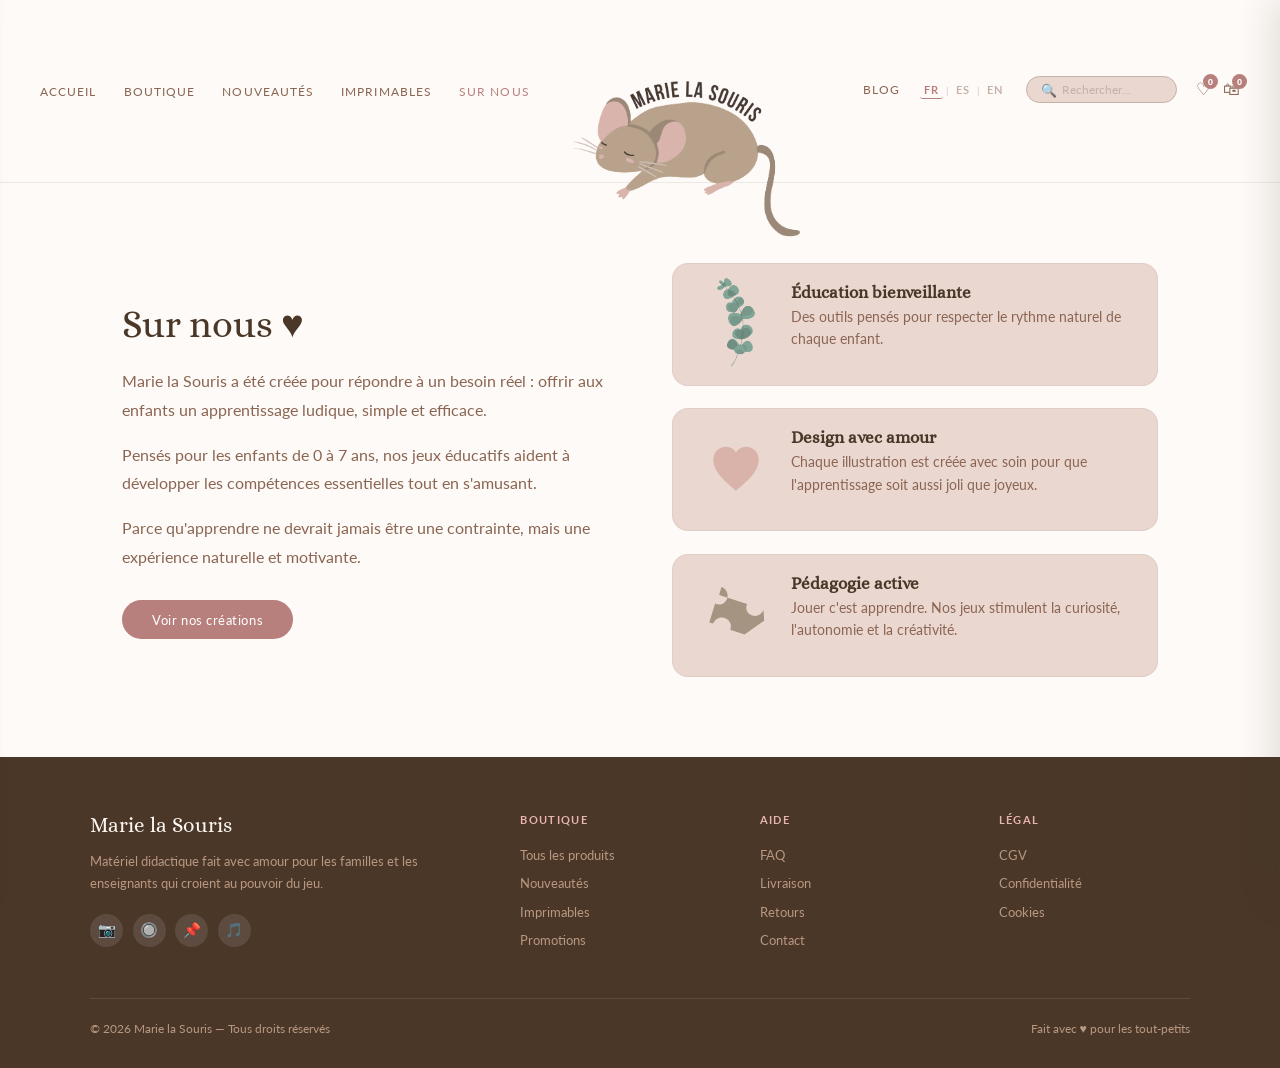
==== commit a7010e2a: "fix: update history puzzle icon" ====
--- a/about.html
+++ b/about.html
@@ -79,9 +79,7 @@
     </div>
     <div class="hist-val reveal">
       <div class="hist-val-icon hist-icon-puzzle">
-        <svg viewBox="0 0 96 96" aria-hidden="true" focusable="false">
-          <path d="M22 18h23c-2 8 3 15 11 15s13-7 11-15h11v24c-8-2-15 3-15 11s7 13 15 11v14H57c2-8-3-15-11-15s-13 7-11 15H22V57c8 2 15-3 15-11s-7-13-15-11V18z" fill="#A59482"/>
-        </svg>
+        <img src="img/puzzle-piece.svg" alt="" loading="lazy" />
       </div>
       <div class="hist-val-text">
         <h4 data-i18n="hist.v3t">Pédagogie active</h4>
--- a/css/style.css
+++ b/css/style.css
@@ -51,6 +51,7 @@
   letter-spacing: .09em;
   text-transform: uppercase;
   color: var(--brown-mid);
+  white-space: nowrap;
   transition: color .2s;
 }
 .nav-left a:hover { color: var(--brown); }
@@ -226,13 +227,13 @@
 }
 .btn-rose:hover { background: var(--rose-hover); transform: translateY(-2px); }
 .btn-sage {
-  background: #A8B5A0;
+  background: var(--sage-badge);
   font-family: 'Bebas Neue', sans-serif;
   font-size: 1.05rem !important;
   letter-spacing: .08em;
   padding: .68rem 1.8rem !important;
 }
-.btn-sage:hover { background: #96A58D; }
+.btn-sage:hover { background: #6F9486; }
 
 /* ── TAGLINE ─────────────────────────────────── */
 .tagline {
@@ -402,9 +403,9 @@
 .hist-val { background: var(--cream); border-radius: 16px; padding: 1.2rem 1.5rem; display: flex; align-items: flex-start; gap: 1rem; border: 1px solid rgba(74,55,40,.06); }
 .hist-val-icon { width: 78px; min-width: 78px; height: 86px; display: flex; align-items: center; justify-content: center; margin-top: -.2rem; }
 .hist-val-icon img { width: 70px; height: auto; object-fit: contain; }
-.hist-icon-branch img { width: 52px; }
+.hist-icon-branch img { width: 44px; }
 .hist-icon-heart svg { width: 68px; height: 68px; }
-.hist-icon-puzzle svg { width: 70px; height: 70px; transform: rotate(-10deg); }
+.hist-icon-puzzle img { width: 58px; height: auto; transform: rotate(-10deg); }
 .hist-val-text h4 { font-family: 'Alice', serif; font-size: 1.05rem; font-weight: 600; color: var(--brown); margin-bottom: .25rem; }
 .hist-val-text p { font-size: .88rem; color: var(--brown-mid); margin: 0; line-height: 1.6; }
 
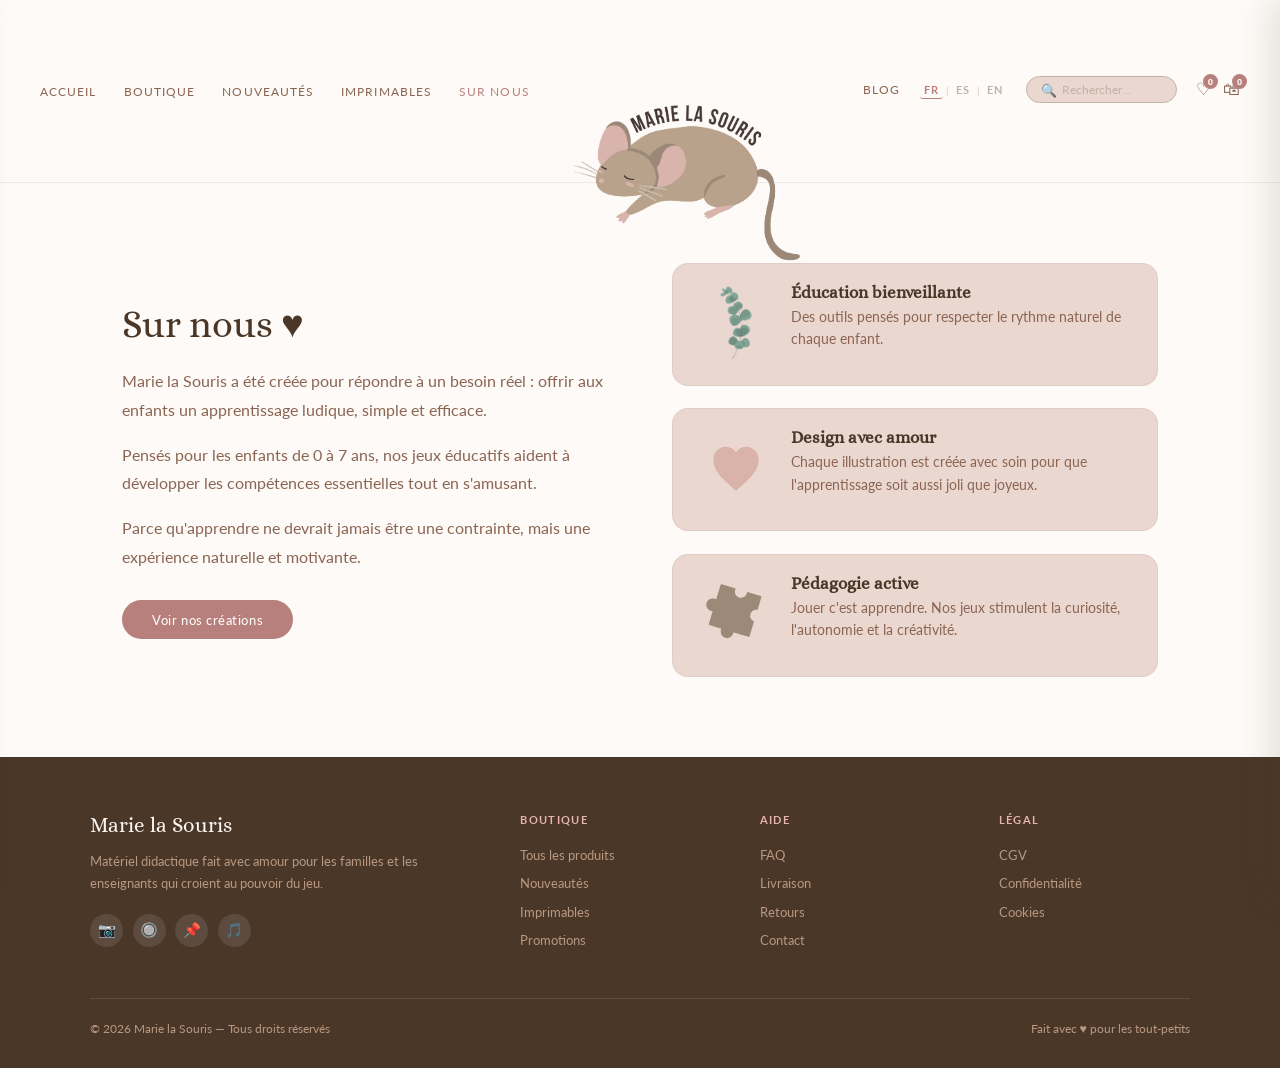
==== commit 4317230b: "fix: replace history puzzle icon image" ====
--- a/about.html
+++ b/about.html
@@ -79,7 +79,7 @@
     </div>
     <div class="hist-val reveal">
       <div class="hist-val-icon hist-icon-puzzle">
-        <img src="img/puzzle-piece.svg" alt="" loading="lazy" />
+        <img src="img/marie-la-souris-puzzle-nobg.png" alt="" loading="lazy" />
       </div>
       <div class="hist-val-text">
         <h4 data-i18n="hist.v3t">Pédagogie active</h4>
--- a/css/style.css
+++ b/css/style.css
@@ -57,7 +57,7 @@
 .nav-left a:hover { color: var(--brown); }
 .nav-center { display: flex; align-items: center; justify-content: center; height: 168px; padding: 0 2rem; }
 .nav-center a { display: flex; align-items: center; justify-content: center; height: 100%; }
-.nav-mouse { width: 345px; height: 345px; object-fit: contain; transform: translateY(108px); transition: width .3s ease, height .3s ease, transform .3s ease; }
+.nav-mouse { width: 345px; height: 345px; object-fit: contain; transform: translateY(132px); transition: width .3s ease, height .3s ease, transform .3s ease; }
 .nav-right { display: flex; align-items: center; justify-content: flex-end; gap: 1.2rem; }
 .nav-blog {
   font-size: .74rem;
@@ -403,7 +403,7 @@
 .hist-val { background: var(--cream); border-radius: 16px; padding: 1.2rem 1.5rem; display: flex; align-items: flex-start; gap: 1rem; border: 1px solid rgba(74,55,40,.06); }
 .hist-val-icon { width: 78px; min-width: 78px; height: 86px; display: flex; align-items: center; justify-content: center; margin-top: -.2rem; }
 .hist-val-icon img { width: 70px; height: auto; object-fit: contain; }
-.hist-icon-branch img { width: 44px; }
+.hist-icon-branch img { width: 36px; }
 .hist-icon-heart svg { width: 68px; height: 68px; }
 .hist-icon-puzzle img { width: 58px; height: auto; transform: rotate(-10deg); }
 .hist-val-text h4 { font-family: 'Alice', serif; font-size: 1.05rem; font-weight: 600; color: var(--brown); margin-bottom: .25rem; }
@@ -573,7 +573,7 @@
   .nav-left, .nav-blog, .nav-search { display: none; }
   .nav-inner { grid-template-columns: auto 1fr auto; }
   .nav-center { height: 112px; padding: 0 .5rem; }
-  .nav-mouse { width: 225px; height: 225px; transform: translateY(70px); }
+  .nav-mouse { width: 225px; height: 225px; transform: translateY(88px); }
   .hero-text { padding: 2rem 1.5rem 4rem; }
   .hero-text h1 { font-size: 1.9rem; }
   .prod-grid { grid-template-columns: 1fr; max-width: 320px; margin-inline: auto; }
